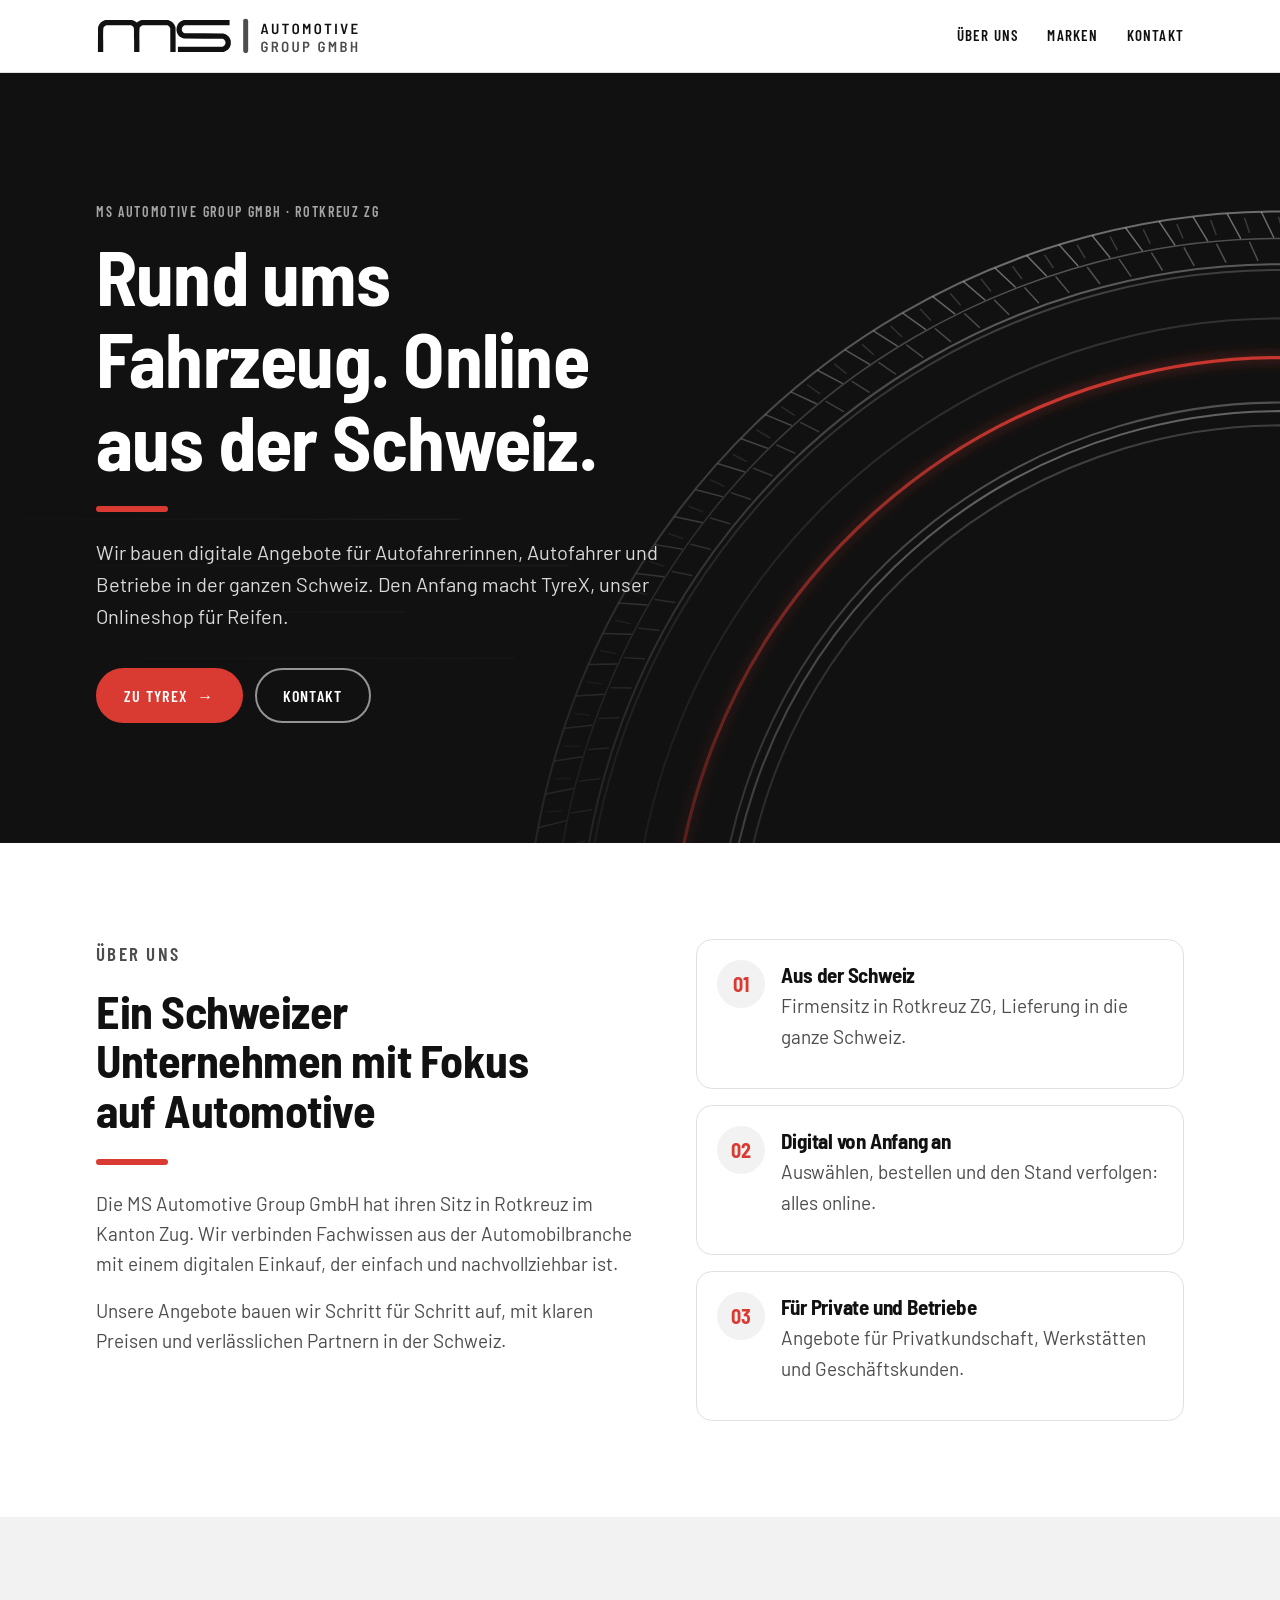
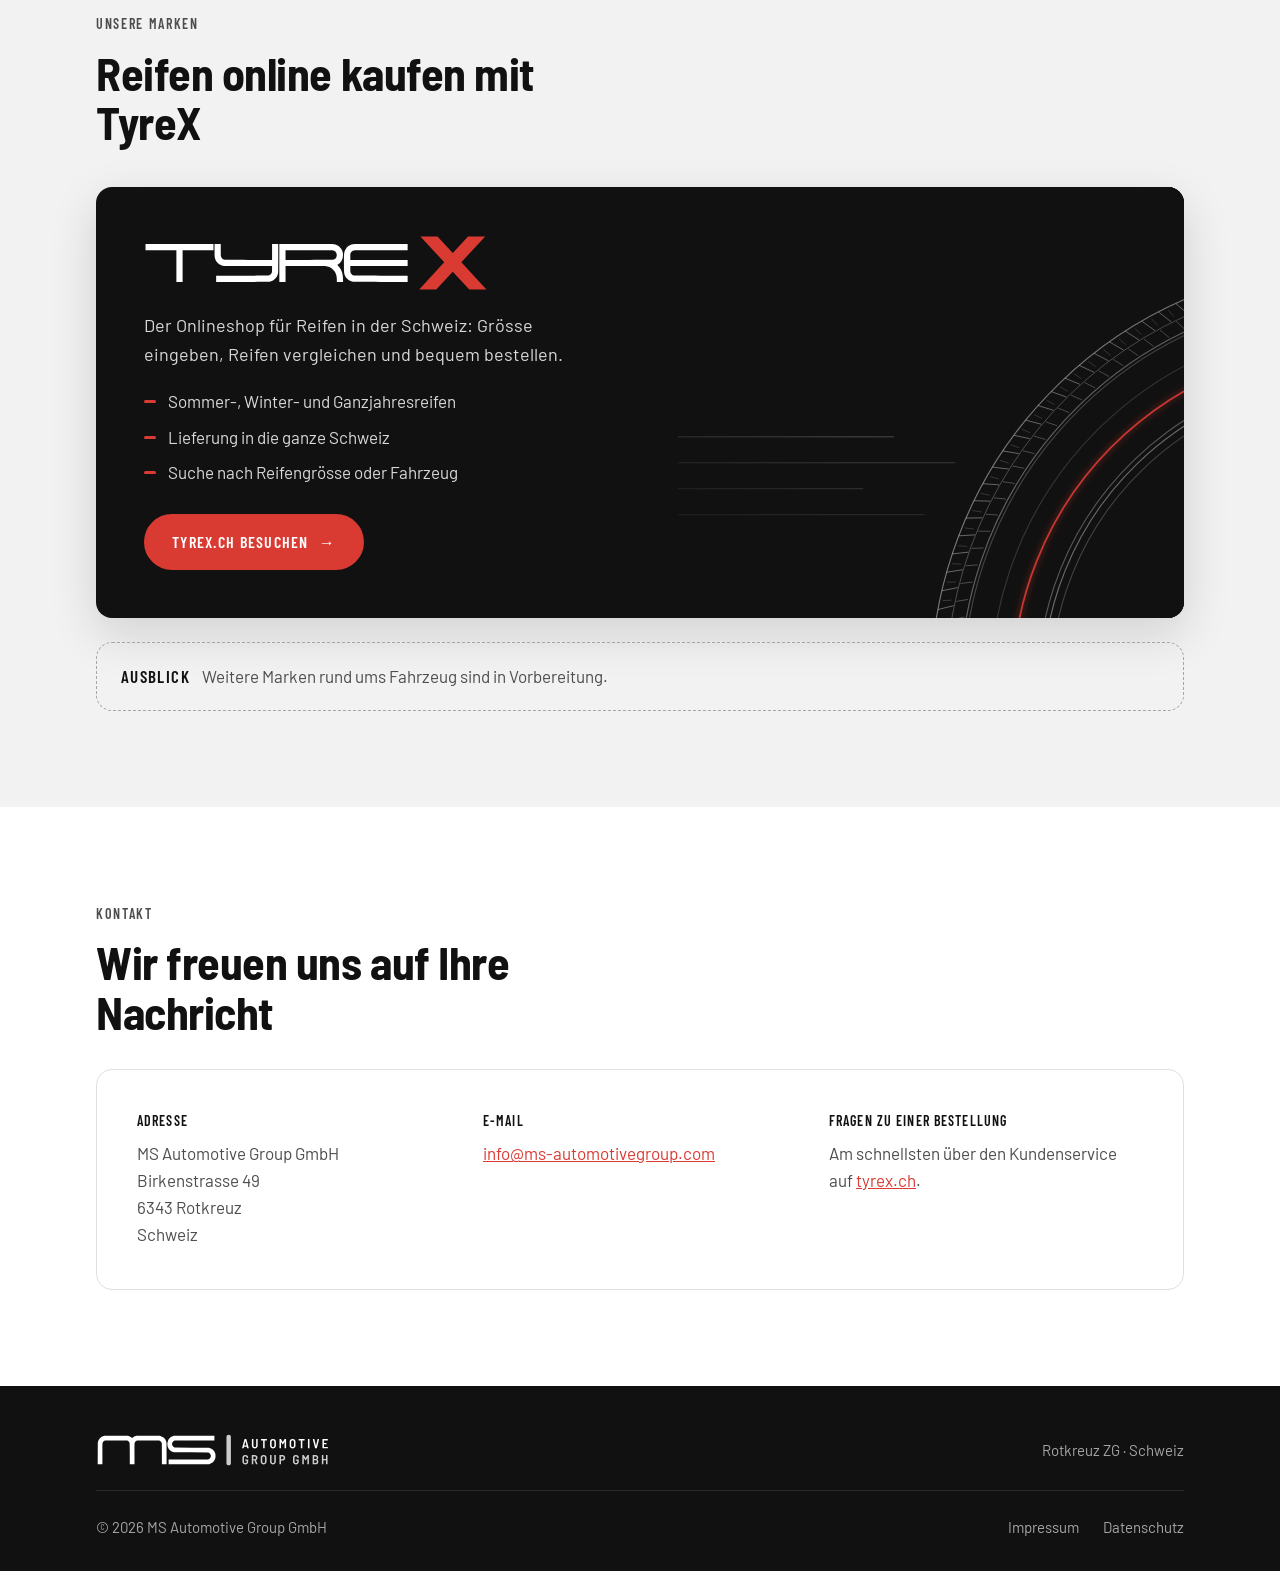
==== index.html @ d46271fe "Add files via upload" ====
<!doctype html>
<html lang="de-CH">
<head>
<meta charset="utf-8">
<meta name="viewport" content="width=device-width, initial-scale=1">
<title>MS Automotive Group GmbH · Rotkreuz</title>
<meta name="description" content="MS Automotive Group GmbH, Rotkreuz ZG: Automotive-E-Commerce aus der Schweiz. Unsere Marke TyreX ist der Onlineshop für Reifen.">
<meta property="og:title" content="MS Automotive Group GmbH">
<meta property="og:description" content="Automotive-E-Commerce aus der Schweiz. Unsere Marke: TyreX, Reifen online.">
<link rel="canonical" href="https://ms-automotivegroup.com/">
<link rel="icon" href="assets/favicon.svg" type="image/svg+xml">
<link rel="stylesheet" href="assets/stil.css">
</head>
<body>
<header class="kopf">
 <div class="innen">
  <a class="logo" href="/" aria-label="MS Automotive Group, Startseite"><img src="assets/ms-logo-schwarz.svg" alt="MS Automotive Group GmbH" width="320" height="44"></a>
  <nav aria-label="Hauptnavigation"><a class="nur-gross" href="#ueber">Über uns</a><a href="#marken">Marken</a><a href="#kontakt">Kontakt</a></nav>
 </div>
</header>

<main>
<section class="buehne">
 <div class="innen">
  <p class="label">MS Automotive Group GmbH · Rotkreuz ZG</p>
  <h1>Rund ums Fahrzeug. Online aus der Schweiz.</h1>
  <span class="akzent" aria-hidden="true"></span>
  <p class="lead">Wir bauen digitale Angebote für Autofahrerinnen, Autofahrer und Betriebe in der ganzen Schweiz. Den Anfang macht TyreX, unser Onlineshop für Reifen.</p>
  <div class="knoepfe">
   <a class="knopf" href="https://tyre-x.ch/">Zu TyreX <span class="pfeil" aria-hidden="true">→</span></a>
   <a class="knopf rand" href="#kontakt">Kontakt</a>
  </div>
 </div>
</section>

<section class="ueber" id="ueber">
 <div class="innen raster">
  <div>
   <p class="label">Über uns</p>
   <h2>Ein Schweizer Unternehmen mit Fokus auf Automotive</h2>
   <span class="akzent" aria-hidden="true"></span>
   <p>Die MS Automotive Group GmbH hat ihren Sitz in Rotkreuz im Kanton Zug. Wir verbinden Fachwissen aus der Automobilbranche mit einem digitalen Einkauf, der einfach und nachvollziehbar ist.</p>
   <p>Unsere Angebote bauen wir Schritt für Schritt auf, mit klaren Preisen und verlässlichen Partnern in der Schweiz.</p>
  </div>
  <div class="punkte">
   <div class="punkt"><span class="zahl">01</span><div><h3>Aus der Schweiz</h3><p>Firmensitz in Rotkreuz ZG, Lieferung in die ganze Schweiz.</p></div></div>
   <div class="punkt"><span class="zahl">02</span><div><h3>Digital von Anfang an</h3><p>Auswählen, bestellen und den Stand verfolgen: alles online.</p></div></div>
   <div class="punkt"><span class="zahl">03</span><div><h3>Für Private und Betriebe</h3><p>Angebote für Privatkundschaft, Werkstätten und Geschäftskunden.</p></div></div>
  </div>
 </div>
</section>

<section class="marken" id="marken">
 <div class="innen">
  <p class="label">Unsere Marken</p>
  <h2>Reifen online kaufen mit TyreX</h2>
  <a class="tyrex" href="https://tyre-x.ch/">
   <div class="inhalt">
    <img src="assets/tyrex-logo-weiss.svg" alt="TyreX" width="340" height="56">
    <p>Der Onlineshop für Reifen in der Schweiz: Grösse eingeben, Reifen vergleichen und bequem bestellen.</p>
    <ul>
     <li>Sommer-, Winter- und Ganzjahresreifen</li>
     <li>Lieferung in die ganze Schweiz</li>
     <li>Suche nach Reifengrösse oder Fahrzeug</li>
    </ul>
    <div class="unten"><span class="knopf">tyrex.ch besuchen <span class="pfeil" aria-hidden="true">→</span></span></div>
   </div>
   <div class="bild" aria-hidden="true"></div>
  </a>
  <!-- Weitere Marke (z. B. DriveX): hier eine zweite Karte nach dem Muster von TyreX einfügen und den Hinweis unten entfernen. -->
  <div class="folgt"><b>Ausblick</b><span>Weitere Marken rund ums Fahrzeug sind in Vorbereitung.</span></div>
 </div>
</section>

<section class="kontakt" id="kontakt">
 <div class="innen">
  <p class="label">Kontakt</p>
  <h2>Wir freuen uns auf Ihre Nachricht</h2>
  <div class="karte">
   <p><span class="titel">Adresse</span>MS Automotive Group GmbH<br>Birkenstrasse 49<br>6343 Rotkreuz<br>Schweiz</p>
   <p><span class="titel">E-Mail</span><a href="mailto:info@ms-automotivegroup.com">info@ms-automotivegroup.com</a></p>
   <p><span class="titel">Fragen zu einer Bestellung</span>Am schnellsten über den Kundenservice auf <a href="https://tyre-x.ch/">tyrex.ch</a>.</p>
  </div>
 </div>
</section>
</main>

<footer>
 <div class="innen">
  <div class="oben"><img src="assets/ms-logo-schwarz.svg" class="hell" alt="MS Automotive Group GmbH" width="240" height="33"><span>Rotkreuz ZG · Schweiz</span></div>
  <div class="unten"><span>© 2026 MS Automotive Group GmbH</span><span><a href="impressum.html">Impressum</a><a href="datenschutz.html">Datenschutz</a></span></div>
 </div>
</footer>
</body>
</html>
---- assets/stil.css ----
/* MS Automotive Group GmbH, Firmenseite v2 (17.10.2026). CI-Handbuch v4.0: Schwarz #111111, Graphit #4D4D4D,
   Silbergrau #A6A6A6, Flächengrau #F2F2F2, Ziegelrot #D93A32 nur als Akzent, in Knöpfen und Links. Schrift Barlow (lokal). */
@font-face{font-family:"Barlow";src:url("barlow-400.woff2") format("woff2");font-weight:400;font-display:swap}
@font-face{font-family:"Barlow";src:url("barlow-600.woff2") format("woff2");font-weight:600;font-display:swap}
@font-face{font-family:"Barlow Semi Condensed";src:url("barlow-semi-condensed-700.woff2") format("woff2");font-weight:700;font-display:swap}
@font-face{font-family:"Barlow Condensed";src:url("barlow-condensed-600.woff2") format("woff2");font-weight:600;font-display:swap}
:root{--schwarz:#111111;--graphit:#4D4D4D;--silber:#A6A6A6;--flaeche:#F2F2F2;--linie:#E0E0E0;--rot:#D93A32;--rot-dunkel:#B42E27;
  --weiss:#FFFFFF;--schrift:"Barlow",Arial,sans-serif;--titel:"Barlow Semi Condensed","Barlow",Arial,sans-serif;
  --label:"Barlow Condensed","Barlow",Arial,sans-serif;--breite:1120px}
*{box-sizing:border-box}
html{-webkit-text-size-adjust:100%;scroll-behavior:smooth}
body{margin:0;background:var(--weiss);color:var(--schwarz);font-family:var(--schrift);font-size:17px;line-height:1.6}
a{color:var(--rot)}a:hover{color:var(--rot-dunkel)}
img{max-width:100%;height:auto;display:block}
.innen{max-width:var(--breite);margin:0 auto;padding:0 16px}

/* Kopf */
header.kopf{position:sticky;top:0;z-index:10;background:rgba(255,255,255,.96);backdrop-filter:blur(8px);border-bottom:1px solid var(--linie)}
header.kopf .innen{display:flex;align-items:center;justify-content:space-between;gap:16px;min-height:72px}
header.kopf .logo img{height:36px;width:auto}
header.kopf nav{display:flex;gap:28px}
header.kopf nav a{font-family:var(--label);font-weight:600;text-transform:uppercase;letter-spacing:.08em;font-size:15px;
  color:var(--schwarz);text-decoration:none;padding:6px 0;border-bottom:3px solid transparent}
header.kopf nav a:hover{border-bottom-color:var(--rot);color:var(--schwarz)}

/* Typografie */
.label{font-family:var(--label);font-weight:600;text-transform:uppercase;letter-spacing:.12em;font-size:14px;color:var(--graphit);margin:0 0 12px}
h1,h2,h3{font-family:var(--titel);font-weight:700;line-height:1.08;margin:0 0 16px;letter-spacing:-.01em}
h1{font-size:clamp(40px,7vw,76px);max-width:14ch}
h2{font-size:clamp(30px,4.5vw,46px);max-width:20ch}
h3{font-size:24px;line-height:1.2}
.akzent{display:block;width:72px;height:6px;border-radius:999px;background:var(--rot);margin:24px 0}
section{padding:96px 0}

/* Knöpfe */
.knopf{display:inline-flex;align-items:center;gap:10px;background:var(--rot);color:var(--weiss);border:2px solid var(--rot);border-radius:999px;
  padding:13px 26px;font-family:var(--label);font-weight:600;text-transform:uppercase;letter-spacing:.08em;font-size:16px;text-decoration:none;
  transition:background .15s,border-color .15s,color .15s}
.knopf:hover{background:var(--rot-dunkel);border-color:var(--rot-dunkel);color:var(--weiss)}
.knopf.rand{background:transparent;border-color:rgba(255,255,255,.55);color:var(--weiss)}
.knopf.rand:hover{border-color:var(--weiss);background:rgba(255,255,255,.08)}
.knopf .pfeil{transition:transform .15s}.knopf:hover .pfeil{transform:translateX(4px)}

/* Bühne */
.buehne{position:relative;overflow:hidden;background:var(--schwarz) url("akzent-04-dunkel.svg") right center/cover no-repeat;color:var(--weiss);
  padding:128px 0 120px}
.buehne::before{content:"";position:absolute;inset:0;background:linear-gradient(90deg,rgba(17,17,17,.96) 0%,rgba(17,17,17,.8) 45%,rgba(17,17,17,0) 80%)}
.buehne .innen{position:relative}
.buehne .label{color:var(--silber)}
.buehne p.lead{max-width:52ch;font-size:20px;color:#D9D9D9;margin:0 0 36px}
.buehne .knoepfe{display:flex;flex-wrap:wrap;gap:12px}

/* Über uns */
.ueber{background:var(--weiss)}
.ueber .raster{display:grid;grid-template-columns:1.1fr 1fr;gap:64px;align-items:start}
.ueber .raster p{color:var(--graphit);font-size:19px;margin:0 0 16px}
.punkte{display:grid;gap:16px}
.punkt{display:grid;grid-template-columns:48px 1fr;gap:16px;padding:20px;border:1px solid var(--linie);border-radius:16px}
.punkt .zahl{width:48px;height:48px;border-radius:999px;background:var(--flaeche);display:grid;place-items:center;
  font-family:var(--titel);font-weight:700;font-size:20px;color:var(--rot)}
.punkt h3{font-size:21px;margin:2px 0 4px}.punkt p{margin:0;color:var(--graphit);font-size:16px}

/* Marken */
.marken{background:var(--flaeche)}
.tyrex{display:grid;grid-template-columns:1.15fr 1fr;border-radius:16px;overflow:hidden;background:var(--schwarz);color:var(--weiss);
  text-decoration:none;margin-top:40px;box-shadow:0 16px 48px rgba(17,17,17,.14);transition:transform .2s,box-shadow .2s}
a.tyrex:hover{transform:translateY(-3px);box-shadow:0 24px 56px rgba(17,17,17,.2);color:var(--weiss)}
.tyrex .inhalt{padding:48px;display:flex;flex-direction:column;gap:20px}
.tyrex .inhalt img{height:56px;width:auto;align-self:flex-start}
.tyrex .inhalt p{margin:0;color:#D9D9D9;font-size:18px;max-width:42ch}
.tyrex ul{list-style:none;margin:0;padding:0;display:grid;gap:8px}
.tyrex li{position:relative;padding-left:24px;color:#D9D9D9}
.tyrex li::before{content:"";position:absolute;left:0;top:.7em;width:12px;height:3px;border-radius:999px;background:var(--rot)}
.tyrex .unten{display:flex;flex-wrap:wrap;align-items:center;gap:20px;margin-top:8px}
.tyrex .domain{font-family:var(--label);font-weight:600;letter-spacing:.06em;font-size:20px}
.tyrex .bild{background:#111 url("akzent-04-dunkel.svg") 35% center/cover no-repeat;min-height:320px}
.folgt{margin-top:24px;padding:20px 24px;border:1px dashed var(--silber);border-radius:16px;color:var(--graphit);display:flex;gap:12px;align-items:center}
.folgt b{font-family:var(--label);font-weight:600;text-transform:uppercase;letter-spacing:.08em;color:var(--schwarz)}

/* Kontakt */
.kontakt .karte{display:grid;grid-template-columns:repeat(3,1fr);gap:32px;padding:40px;border:1px solid var(--linie);border-radius:16px;margin-top:32px}
.kontakt .karte p{margin:0;color:var(--graphit)}
.kontakt .karte .titel{font-family:var(--label);font-weight:600;text-transform:uppercase;letter-spacing:.08em;font-size:14px;color:var(--schwarz);margin-bottom:8px;display:block}

/* Fuss */
footer{background:var(--schwarz);color:var(--silber);padding:48px 0 32px;font-size:15px}
footer .oben{display:flex;flex-wrap:wrap;justify-content:space-between;align-items:center;gap:24px;padding-bottom:24px;border-bottom:1px solid #2A2A2A}
footer .oben img{height:32px;width:auto}footer img.hell{filter:invert(1) brightness(1.15)}
footer .unten{display:flex;flex-wrap:wrap;justify-content:space-between;gap:16px;padding-top:24px}
footer a{color:var(--silber);text-decoration:none;margin-left:24px}footer a:hover{color:var(--weiss)}
footer .unten a:first-child{margin-left:0}

/* Rechtstexte */
.text{max-width:72ch}
.text h2{margin-top:40px;font-size:28px}
.text p,.text li{color:var(--graphit)}
.text dl{display:grid;grid-template-columns:max-content 1fr;gap:6px 24px;margin:0 0 16px}
.text dt{font-weight:600;color:var(--schwarz)}.text dd{margin:0;color:var(--graphit)}
.seite-titel{padding:72px 0 0}

@media (max-width:860px){
  .ueber .raster,.tyrex{grid-template-columns:1fr}
  .tyrex .bild{min-height:160px;order:-1}
  .kontakt .karte{grid-template-columns:1fr;gap:20px;padding:28px}
}
@media (max-width:600px){
  header.kopf nav{gap:16px}header.kopf nav a{font-size:14px}
  header.kopf nav a.nur-gross{display:none}
  header.kopf .logo img{height:28px}
  section{padding:64px 0}
  .buehne{padding:88px 0 80px;background-position:70% center}
  .buehne::before{background:linear-gradient(180deg,rgba(17,17,17,.82),rgba(17,17,17,.92))}
  .tyrex .inhalt{padding:28px}
  .tyrex .inhalt img{height:40px}
  .text dl{grid-template-columns:1fr}.text dd{margin-bottom:8px}
  footer a{margin-left:16px}
}
@media (prefers-reduced-motion:reduce){*{transition:none!important;scroll-behavior:auto!important}}
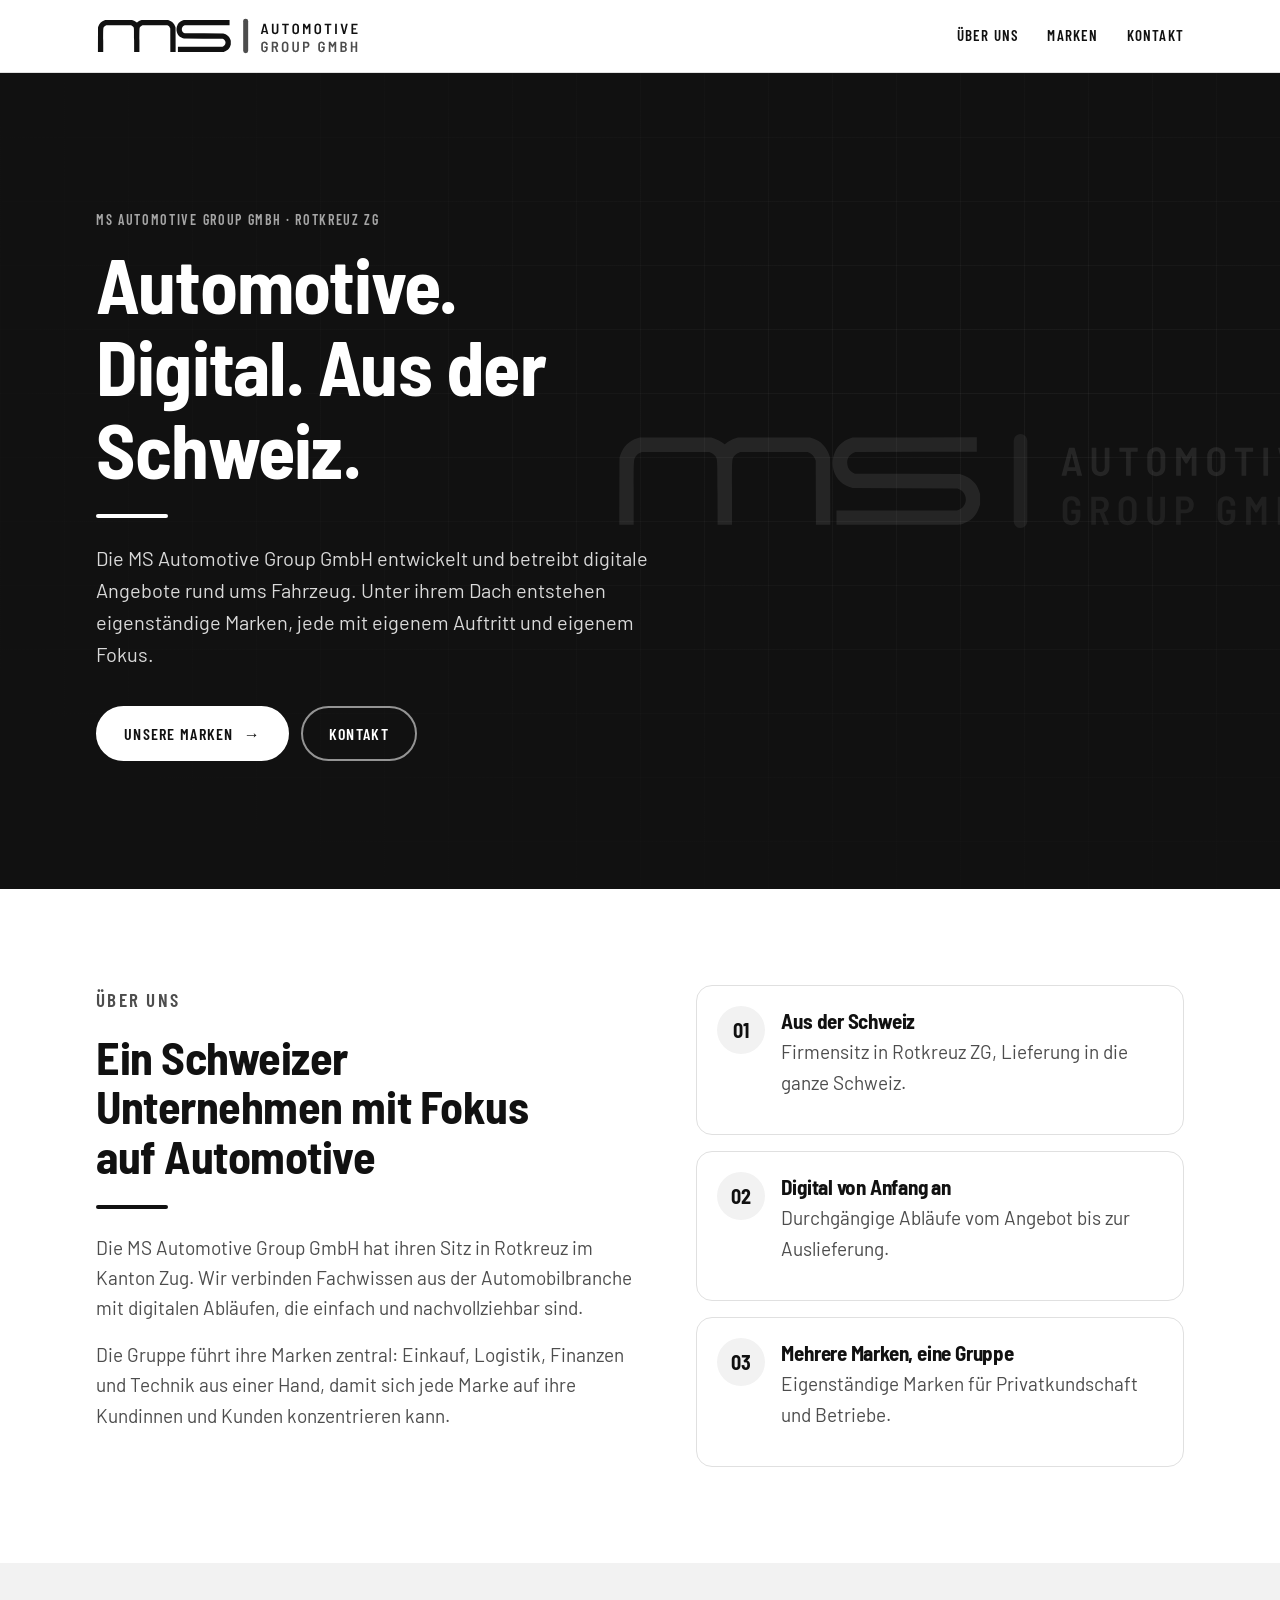
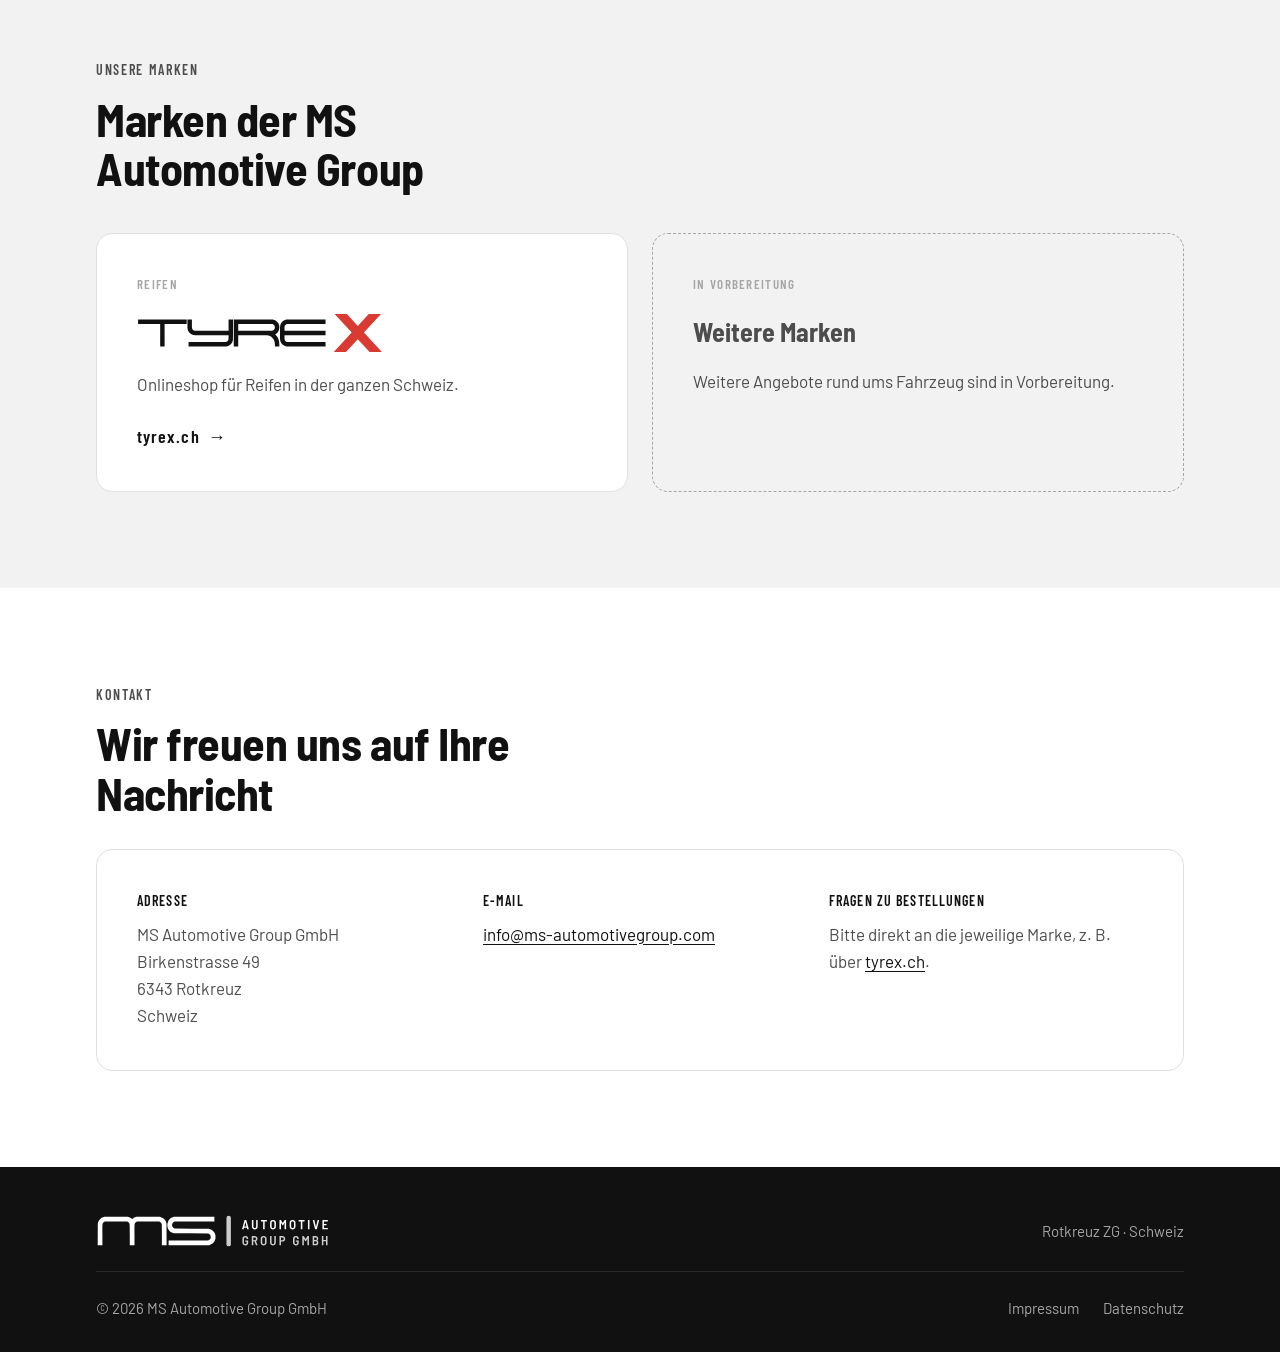
==== commit 5bb7ac5f: "Add files via upload" ====
--- a/index.html
+++ b/index.html
@@ -4,9 +4,9 @@
 <meta charset="utf-8">
 <meta name="viewport" content="width=device-width, initial-scale=1">
 <title>MS Automotive Group GmbH · Rotkreuz</title>
-<meta name="description" content="MS Automotive Group GmbH, Rotkreuz ZG: Automotive-E-Commerce aus der Schweiz. Unsere Marke TyreX ist der Onlineshop für Reifen.">
+<meta name="description" content="MS Automotive Group GmbH, Rotkreuz ZG: digitale Angebote rund ums Fahrzeug. Unternehmen und Marken der Gruppe im Überblick.">
 <meta property="og:title" content="MS Automotive Group GmbH">
-<meta property="og:description" content="Automotive-E-Commerce aus der Schweiz. Unsere Marke: TyreX, Reifen online.">
+<meta property="og:description" content="Automotive. Digital. Aus der Schweiz.">
 <link rel="canonical" href="https://ms-automotivegroup.com/">
 <link rel="icon" href="assets/favicon.svg" type="image/svg+xml">
 <link rel="stylesheet" href="assets/stil.css">
@@ -21,13 +21,14 @@
 
 <main>
 <section class="buehne">
+ <img class="zeichen" src="assets/ms-logo-schwarz.svg" alt="" aria-hidden="true">
  <div class="innen">
   <p class="label">MS Automotive Group GmbH · Rotkreuz ZG</p>
-  <h1>Rund ums Fahrzeug. Online aus der Schweiz.</h1>
-  <span class="akzent" aria-hidden="true"></span>
-  <p class="lead">Wir bauen digitale Angebote für Autofahrerinnen, Autofahrer und Betriebe in der ganzen Schweiz. Den Anfang macht TyreX, unser Onlineshop für Reifen.</p>
+  <h1>Automotive. Digital. Aus der Schweiz.</h1>
+  <span class="akzent" style="background:#fff" aria-hidden="true"></span>
+  <p class="lead">Die MS Automotive Group GmbH entwickelt und betreibt digitale Angebote rund ums Fahrzeug. Unter ihrem Dach entstehen eigenständige Marken, jede mit eigenem Auftritt und eigenem Fokus.</p>
   <div class="knoepfe">
-   <a class="knopf" href="https://tyre-x.ch/">Zu TyreX <span class="pfeil" aria-hidden="true">→</span></a>
+   <a class="knopf hell" href="#marken">Unsere Marken <span class="pfeil" aria-hidden="true">→</span></a>
    <a class="knopf rand" href="#kontakt">Kontakt</a>
   </div>
  </div>
@@ -39,13 +40,13 @@
    <p class="label">Über uns</p>
    <h2>Ein Schweizer Unternehmen mit Fokus auf Automotive</h2>
    <span class="akzent" aria-hidden="true"></span>
-   <p>Die MS Automotive Group GmbH hat ihren Sitz in Rotkreuz im Kanton Zug. Wir verbinden Fachwissen aus der Automobilbranche mit einem digitalen Einkauf, der einfach und nachvollziehbar ist.</p>
-   <p>Unsere Angebote bauen wir Schritt für Schritt auf, mit klaren Preisen und verlässlichen Partnern in der Schweiz.</p>
+   <p>Die MS Automotive Group GmbH hat ihren Sitz in Rotkreuz im Kanton Zug. Wir verbinden Fachwissen aus der Automobilbranche mit digitalen Abläufen, die einfach und nachvollziehbar sind.</p>
+   <p>Die Gruppe führt ihre Marken zentral: Einkauf, Logistik, Finanzen und Technik aus einer Hand, damit sich jede Marke auf ihre Kundinnen und Kunden konzentrieren kann.</p>
   </div>
   <div class="punkte">
    <div class="punkt"><span class="zahl">01</span><div><h3>Aus der Schweiz</h3><p>Firmensitz in Rotkreuz ZG, Lieferung in die ganze Schweiz.</p></div></div>
-   <div class="punkt"><span class="zahl">02</span><div><h3>Digital von Anfang an</h3><p>Auswählen, bestellen und den Stand verfolgen: alles online.</p></div></div>
-   <div class="punkt"><span class="zahl">03</span><div><h3>Für Private und Betriebe</h3><p>Angebote für Privatkundschaft, Werkstätten und Geschäftskunden.</p></div></div>
+   <div class="punkt"><span class="zahl">02</span><div><h3>Digital von Anfang an</h3><p>Durchgängige Abläufe vom Angebot bis zur Auslieferung.</p></div></div>
+   <div class="punkt"><span class="zahl">03</span><div><h3>Mehrere Marken, eine Gruppe</h3><p>Eigenständige Marken für Privatkundschaft und Betriebe.</p></div></div>
   </div>
  </div>
 </section>
@@ -53,22 +54,21 @@
 <section class="marken" id="marken">
  <div class="innen">
   <p class="label">Unsere Marken</p>
-  <h2>Reifen online kaufen mit TyreX</h2>
-  <a class="tyrex" href="https://tyre-x.ch/">
-   <div class="inhalt">
-    <img src="assets/tyrex-logo-weiss.svg" alt="TyreX" width="340" height="56">
-    <p>Der Onlineshop für Reifen in der Schweiz: Grösse eingeben, Reifen vergleichen und bequem bestellen.</p>
-    <ul>
-     <li>Sommer-, Winter- und Ganzjahresreifen</li>
-     <li>Lieferung in die ganze Schweiz</li>
-     <li>Suche nach Reifengrösse oder Fahrzeug</li>
-    </ul>
-    <div class="unten"><span class="knopf">tyrex.ch besuchen <span class="pfeil" aria-hidden="true">→</span></span></div>
+  <h2>Marken der MS Automotive Group</h2>
+  <div class="marken-raster">
+   <a class="marke" href="https://tyre-x.ch/">
+    <span class="art">Reifen</span>
+    <div class="marke-logo"><img src="assets/tyrex-logo-schwarz.svg" alt="TyreX" width="240" height="40"></div>
+    <p>Onlineshop für Reifen in der ganzen Schweiz.</p>
+    <span class="ziel">tyrex.ch <span class="pfeil" aria-hidden="true">→</span></span>
+   </a>
+   <!-- Weitere Marke (z. B. DriveX): Karte nach dem Muster oben einfügen und die Karte «In Vorbereitung» entfernen oder ersetzen. -->
+   <div class="marke folgt">
+    <span class="art">In Vorbereitung</span>
+    <span class="titel">Weitere Marken</span>
+    <p>Weitere Angebote rund ums Fahrzeug sind in Vorbereitung.</p>
    </div>
-   <div class="bild" aria-hidden="true"></div>
-  </a>
-  <!-- Weitere Marke (z. B. DriveX): hier eine zweite Karte nach dem Muster von TyreX einfügen und den Hinweis unten entfernen. -->
-  <div class="folgt"><b>Ausblick</b><span>Weitere Marken rund ums Fahrzeug sind in Vorbereitung.</span></div>
+  </div>
  </div>
 </section>
 
@@ -79,7 +79,7 @@
   <div class="karte">
    <p><span class="titel">Adresse</span>MS Automotive Group GmbH<br>Birkenstrasse 49<br>6343 Rotkreuz<br>Schweiz</p>
    <p><span class="titel">E-Mail</span><a href="mailto:info@ms-automotivegroup.com">info@ms-automotivegroup.com</a></p>
-   <p><span class="titel">Fragen zu einer Bestellung</span>Am schnellsten über den Kundenservice auf <a href="https://tyre-x.ch/">tyrex.ch</a>.</p>
+   <p><span class="titel">Fragen zu Bestellungen</span>Bitte direkt an die jeweilige Marke, z. B. über <a href="https://tyre-x.ch/">tyrex.ch</a>.</p>
   </div>
  </div>
 </section>
--- a/assets/stil.css
+++ b/assets/stil.css
@@ -1,16 +1,16 @@
-/* MS Automotive Group GmbH, Firmenseite v2 (17.10.2026). CI-Handbuch v4.0: Schwarz #111111, Graphit #4D4D4D,
-   Silbergrau #A6A6A6, Flächengrau #F2F2F2, Ziegelrot #D93A32 nur als Akzent, in Knöpfen und Links. Schrift Barlow (lokal). */
+/* MS Automotive Group GmbH, Firmenseite v3 (17.10.2026, Wunsch SW: klar getrennt von TyreX/Shopify, kein Reifen, kein TyreX-Rot).
+   Farben der Dachmarke wie im MS-Logo: Schwarz #111111, Graphit #4D4D4D, Silbergrau #A6A6A6, Flächengrau #F2F2F2. Schrift Barlow (lokal). */
 @font-face{font-family:"Barlow";src:url("barlow-400.woff2") format("woff2");font-weight:400;font-display:swap}
 @font-face{font-family:"Barlow";src:url("barlow-600.woff2") format("woff2");font-weight:600;font-display:swap}
 @font-face{font-family:"Barlow Semi Condensed";src:url("barlow-semi-condensed-700.woff2") format("woff2");font-weight:700;font-display:swap}
 @font-face{font-family:"Barlow Condensed";src:url("barlow-condensed-600.woff2") format("woff2");font-weight:600;font-display:swap}
-:root{--schwarz:#111111;--graphit:#4D4D4D;--silber:#A6A6A6;--flaeche:#F2F2F2;--linie:#E0E0E0;--rot:#D93A32;--rot-dunkel:#B42E27;
+:root{--schwarz:#111111;--graphit:#4D4D4D;--silber:#A6A6A6;--flaeche:#F2F2F2;--linie:#E0E0E0;--akzent:#111111;--akzent-2:#4D4D4D;
   --weiss:#FFFFFF;--schrift:"Barlow",Arial,sans-serif;--titel:"Barlow Semi Condensed","Barlow",Arial,sans-serif;
   --label:"Barlow Condensed","Barlow",Arial,sans-serif;--breite:1120px}
 *{box-sizing:border-box}
 html{-webkit-text-size-adjust:100%;scroll-behavior:smooth}
 body{margin:0;background:var(--weiss);color:var(--schwarz);font-family:var(--schrift);font-size:17px;line-height:1.6}
-a{color:var(--rot)}a:hover{color:var(--rot-dunkel)}
+a{color:var(--schwarz);text-underline-offset:3px}a:hover{color:var(--akzent-2)}
 img{max-width:100%;height:auto;display:block}
 .innen{max-width:var(--breite);margin:0 auto;padding:0 16px}
 
@@ -21,7 +21,7 @@
 header.kopf nav{display:flex;gap:28px}
 header.kopf nav a{font-family:var(--label);font-weight:600;text-transform:uppercase;letter-spacing:.08em;font-size:15px;
   color:var(--schwarz);text-decoration:none;padding:6px 0;border-bottom:3px solid transparent}
-header.kopf nav a:hover{border-bottom-color:var(--rot);color:var(--schwarz)}
+header.kopf nav a:hover{border-bottom-color:var(--schwarz);color:var(--schwarz)}
 
 /* Typografie */
 .label{font-family:var(--label);font-weight:600;text-transform:uppercase;letter-spacing:.12em;font-size:14px;color:var(--graphit);margin:0 0 12px}
@@ -29,22 +29,25 @@
 h1{font-size:clamp(40px,7vw,76px);max-width:14ch}
 h2{font-size:clamp(30px,4.5vw,46px);max-width:20ch}
 h3{font-size:24px;line-height:1.2}
-.akzent{display:block;width:72px;height:6px;border-radius:999px;background:var(--rot);margin:24px 0}
+.akzent{display:block;width:72px;height:4px;border-radius:999px;background:var(--schwarz);margin:24px 0}
 section{padding:96px 0}
 
 /* Knöpfe */
-.knopf{display:inline-flex;align-items:center;gap:10px;background:var(--rot);color:var(--weiss);border:2px solid var(--rot);border-radius:999px;
+.knopf{display:inline-flex;align-items:center;gap:10px;background:var(--schwarz);color:var(--weiss);border:2px solid var(--schwarz);border-radius:999px;
   padding:13px 26px;font-family:var(--label);font-weight:600;text-transform:uppercase;letter-spacing:.08em;font-size:16px;text-decoration:none;
   transition:background .15s,border-color .15s,color .15s}
-.knopf:hover{background:var(--rot-dunkel);border-color:var(--rot-dunkel);color:var(--weiss)}
+.knopf:hover{background:var(--akzent-2);border-color:var(--akzent-2);color:var(--weiss)}
+.knopf.hell{background:var(--weiss);border-color:var(--weiss);color:var(--schwarz)}.knopf.hell:hover{background:#E6E6E6;border-color:#E6E6E6;color:var(--schwarz)}
 .knopf.rand{background:transparent;border-color:rgba(255,255,255,.55);color:var(--weiss)}
 .knopf.rand:hover{border-color:var(--weiss);background:rgba(255,255,255,.08)}
 .knopf .pfeil{transition:transform .15s}.knopf:hover .pfeil{transform:translateX(4px)}
 
 /* Bühne */
-.buehne{position:relative;overflow:hidden;background:var(--schwarz) url("akzent-04-dunkel.svg") right center/cover no-repeat;color:var(--weiss);
-  padding:128px 0 120px}
-.buehne::before{content:"";position:absolute;inset:0;background:linear-gradient(90deg,rgba(17,17,17,.96) 0%,rgba(17,17,17,.8) 45%,rgba(17,17,17,0) 80%)}
+.buehne{position:relative;overflow:hidden;background:var(--schwarz);color:var(--weiss);padding:136px 0 128px;
+  background-image:linear-gradient(rgba(255,255,255,.045) 1px,transparent 1px),linear-gradient(90deg,rgba(255,255,255,.045) 1px,transparent 1px);
+  background-size:64px 64px}
+.buehne::before{content:"";position:absolute;inset:0;background:radial-gradient(ellipse at 78% 40%,rgba(17,17,17,0) 0%,rgba(17,17,17,.75) 55%,#111 85%)}
+.buehne .zeichen{position:absolute;right:-4%;top:50%;transform:translateY(-50%);width:min(56vw,760px);opacity:.09;filter:invert(1);pointer-events:none}
 .buehne .innen{position:relative}
 .buehne .label{color:var(--silber)}
 .buehne p.lead{max-width:52ch;font-size:20px;color:#D9D9D9;margin:0 0 36px}
@@ -57,25 +60,22 @@
 .punkte{display:grid;gap:16px}
 .punkt{display:grid;grid-template-columns:48px 1fr;gap:16px;padding:20px;border:1px solid var(--linie);border-radius:16px}
 .punkt .zahl{width:48px;height:48px;border-radius:999px;background:var(--flaeche);display:grid;place-items:center;
-  font-family:var(--titel);font-weight:700;font-size:20px;color:var(--rot)}
+  font-family:var(--titel);font-weight:700;font-size:20px;color:var(--schwarz)}
 .punkt h3{font-size:21px;margin:2px 0 4px}.punkt p{margin:0;color:var(--graphit);font-size:16px}
 
 /* Marken */
 .marken{background:var(--flaeche)}
-.tyrex{display:grid;grid-template-columns:1.15fr 1fr;border-radius:16px;overflow:hidden;background:var(--schwarz);color:var(--weiss);
-  text-decoration:none;margin-top:40px;box-shadow:0 16px 48px rgba(17,17,17,.14);transition:transform .2s,box-shadow .2s}
-a.tyrex:hover{transform:translateY(-3px);box-shadow:0 24px 56px rgba(17,17,17,.2);color:var(--weiss)}
-.tyrex .inhalt{padding:48px;display:flex;flex-direction:column;gap:20px}
-.tyrex .inhalt img{height:56px;width:auto;align-self:flex-start}
-.tyrex .inhalt p{margin:0;color:#D9D9D9;font-size:18px;max-width:42ch}
-.tyrex ul{list-style:none;margin:0;padding:0;display:grid;gap:8px}
-.tyrex li{position:relative;padding-left:24px;color:#D9D9D9}
-.tyrex li::before{content:"";position:absolute;left:0;top:.7em;width:12px;height:3px;border-radius:999px;background:var(--rot)}
-.tyrex .unten{display:flex;flex-wrap:wrap;align-items:center;gap:20px;margin-top:8px}
-.tyrex .domain{font-family:var(--label);font-weight:600;letter-spacing:.06em;font-size:20px}
-.tyrex .bild{background:#111 url("akzent-04-dunkel.svg") 35% center/cover no-repeat;min-height:320px}
-.folgt{margin-top:24px;padding:20px 24px;border:1px dashed var(--silber);border-radius:16px;color:var(--graphit);display:flex;gap:12px;align-items:center}
-.folgt b{font-family:var(--label);font-weight:600;text-transform:uppercase;letter-spacing:.08em;color:var(--schwarz)}
+.marken-raster{display:grid;grid-template-columns:repeat(auto-fit,minmax(300px,1fr));gap:24px;margin-top:40px}
+.marke{background:var(--weiss);border:1px solid var(--linie);border-radius:16px;padding:40px;display:flex;flex-direction:column;gap:16px;
+  text-decoration:none;color:inherit;transition:border-color .2s,box-shadow .2s,transform .2s}
+a.marke:hover{border-color:var(--schwarz);box-shadow:0 16px 40px rgba(17,17,17,.10);transform:translateY(-2px);color:inherit}
+.marke .marke-logo{height:44px;display:flex;align-items:center}.marke .marke-logo img{height:40px;width:auto}
+.marke p{margin:0;color:var(--graphit)}
+.marke .art{font-family:var(--label);font-weight:600;text-transform:uppercase;letter-spacing:.1em;font-size:13px;color:var(--silber)}
+.marke .ziel{margin-top:auto;padding-top:8px;font-family:var(--label);font-weight:600;letter-spacing:.06em;font-size:18px;color:var(--schwarz);display:flex;align-items:center;gap:8px}
+a.marke:hover .ziel .pfeil{transform:translateX(4px)}.marke .pfeil{transition:transform .15s}
+.marke.folgt{background:transparent;border-style:dashed;border-color:var(--silber)}
+.marke.folgt .titel{font-family:var(--titel);font-weight:700;font-size:26px;color:var(--graphit)}
 
 /* Kontakt */
 .kontakt .karte{display:grid;grid-template-columns:repeat(3,1fr);gap:32px;padding:40px;border:1px solid var(--linie);border-radius:16px;margin-top:32px}
@@ -99,8 +99,8 @@
 .seite-titel{padding:72px 0 0}
 
 @media (max-width:860px){
-  .ueber .raster,.tyrex{grid-template-columns:1fr}
-  .tyrex .bild{min-height:160px;order:-1}
+  .ueber .raster{grid-template-columns:1fr}
+  .buehne .zeichen{opacity:.06;width:90vw;right:-30%}
   .kontakt .karte{grid-template-columns:1fr;gap:20px;padding:28px}
 }
 @media (max-width:600px){
@@ -108,10 +108,8 @@
   header.kopf nav a.nur-gross{display:none}
   header.kopf .logo img{height:28px}
   section{padding:64px 0}
-  .buehne{padding:88px 0 80px;background-position:70% center}
-  .buehne::before{background:linear-gradient(180deg,rgba(17,17,17,.82),rgba(17,17,17,.92))}
-  .tyrex .inhalt{padding:28px}
-  .tyrex .inhalt img{height:40px}
+  .buehne{padding:96px 0 88px}
+  .marke{padding:28px}
   .text dl{grid-template-columns:1fr}.text dd{margin-bottom:8px}
   footer a{margin-left:16px}
 }
